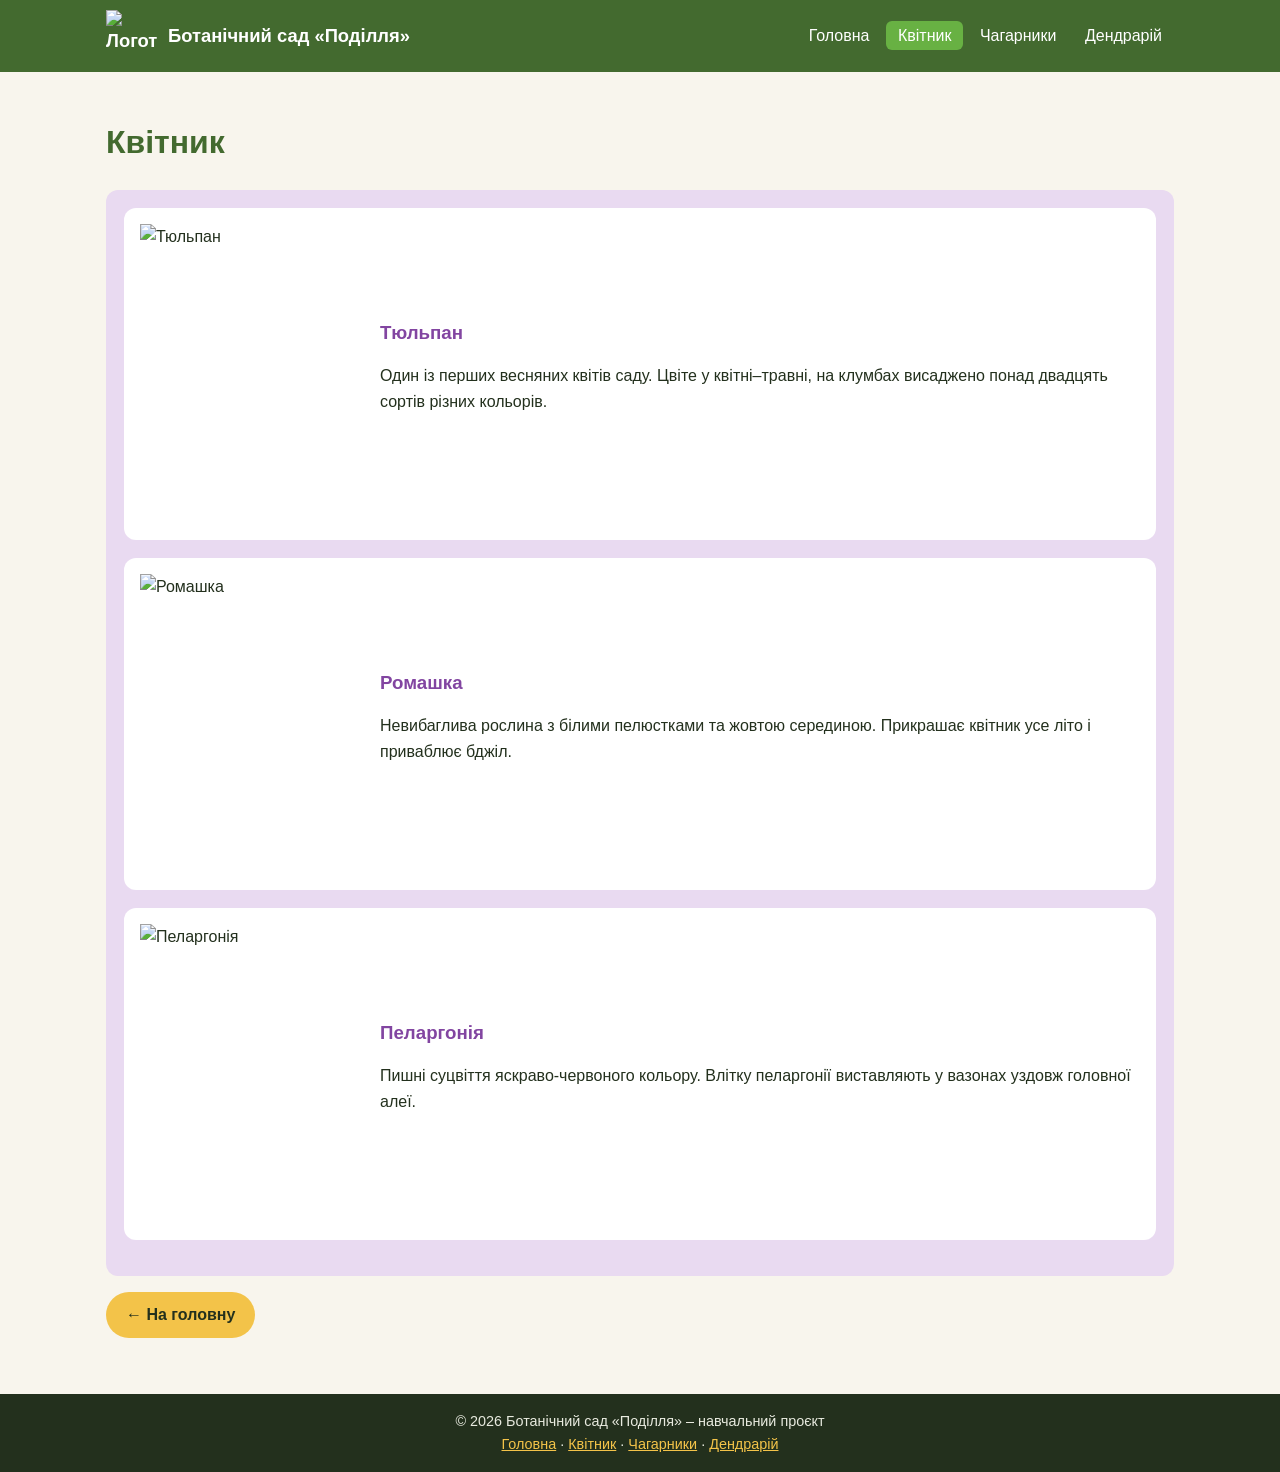
==== flowers.html @ 21581a65 "Add files via upload" ====
<!doctype html>
<html lang="uk">
 <head>
  <meta charset="utf-8" />
  <meta name="viewport" content="width=device-width, initial-scale=1" />
  <title>Квітник – Ботанічний сад «Поділля»</title>
  <link rel="stylesheet" href="styles.css" />
  <link rel="icon" type="image/png" href="images/logo.png" />
 </head>
 <body>
  <header>
   <div class="bar">
    <a class="logo" href="index.html">
     <img src="images/logo.png" width="400" height="400" alt="Логотип саду" />
     Ботанічний сад «Поділля»
    </a>
    <nav>
     <a href="index.html">Головна</a>
     <a href="flowers.html" class="active">Квітник</a>
     <a href="shrubs.html">Чагарники</a>
     <a href="trees.html">Дендрарій</a>
    </nav>
   </div>
  </header>
    <main>
   <h1>Квітник</h1>
   <section class="flowers" style="padding:18px;border-radius:12px">
    <article class="plant">
     <img src="images/tulip.png" width="166" height="480" alt="Тюльпан" />
     <div>
      <h3>Тюльпан</h3>
      <p>Один із перших весняних квітів саду. Цвіте у квітні–травні, на клумбах висаджено понад двадцять сортів різних кольорів.</p>
     </div>
    </article>
    <article class="plant">
     <img src="images/chamomile.png" width="298" height="480" loading="lazy" alt="Ромашка" />
     <div>
      <h3>Ромашка</h3>
      <p>Невибаглива рослина з білими пелюстками та жовтою серединою. Прикрашає квітник усе літо і приваблює бджіл.</p>
     </div>
    </article>
    <article class="plant">
     <img src="images/geranium.png" width="322" height="480" loading="lazy" alt="Пеларгонія" />
     <div>
      <h3>Пеларгонія</h3>
      <p>Пишні суцвіття яскраво-червоного кольору. Влітку пеларгонії виставляють у вазонах уздовж головної алеї.</p>
     </div>
    </article>
   </section>
   <p><a class="btn" href="index.html">← На головну</a></p>
</main>
  <footer>
   <div>© 2026 Ботанічний сад «Поділля» – навчальний проєкт</div>
   <div>
    <a href="index.html">Головна</a> ·
    <a href="flowers.html">Квітник</a> ·
    <a href="shrubs.html">Чагарники</a> ·
    <a href="trees.html">Дендрарій</a>
   </div>
  </footer>
 </body>
</html>
---- styles.css ----
:root {
  --green: #436A2F;
  --green-light: #68B143;
  --violet: #8245A1;
  --yellow: #F3C349;
  --blue: #345EB2;
  --bg: #F8F5ED;
  --text: #23301D;
  --tint-trees: #DDEBD6;
  --tint-flowers: #E9DAF1;
  --tint-shrubs: #F8E8BF;
}
* { box-sizing: border-box; }
body { margin: 0; font-family: "Segoe UI", Arial, sans-serif; background: var(--bg); color: var(--text); line-height: 1.6; }
a { color: var(--blue); }
header { background: var(--green); color: #fff; }
.bar { max-width: 1100px; margin: 0 auto; padding: 10px 16px; display: flex; align-items: center; justify-content: space-between; flex-wrap: wrap; gap: 10px; }
.logo { display: flex; align-items: center; gap: 10px; color: #fff; text-decoration: none; font-weight: 700; font-size: 1.15rem; }
.logo img { width: 52px; height: 52px; }
nav a { color: #fff; text-decoration: none; padding: 6px 12px; border-radius: 6px; }
nav a:hover, nav a.active { background: var(--green-light); }
main { max-width: 1100px; margin: 0 auto; padding: 24px 16px 40px; }
h1, h2 { color: var(--green); }
.hero { display: grid; grid-template-columns: 1.3fr 1fr; gap: 24px; align-items: center; }
.hero picture { justify-self: center; }
.hero img { display: block; width: 100%; max-width: 340px; height: auto; }
.btn { display: inline-block; background: var(--yellow); color: var(--text); font-weight: 700; padding: 10px 20px; border-radius: 24px; text-decoration: none; }
.btn:hover { background: #e9b42c; }
.sections { display: grid; grid-template-columns: repeat(3, 1fr); gap: 18px; margin-top: 16px; }
.card { border-radius: 12px; padding: 18px; text-decoration: none; color: var(--text); }
.card h3 { margin-top: 0; color: var(--violet); }
.flowers { background: var(--tint-flowers); }
.shrubs { background: var(--tint-shrubs); }
.trees { background: var(--tint-trees); }
.gallery { display: grid; grid-template-columns: repeat(3, 1fr); gap: 18px; }
.gallery figure { margin: 0; background: #fff; border-radius: 12px; padding: 12px; }
.gallery img { width: 100%; height: auto; }
figcaption { font-size: 0.95rem; color: #4b5a43; }
.plant { display: grid; grid-template-columns: 220px 1fr; gap: 20px; align-items: center; background: #fff; border-radius: 12px; padding: 16px; margin-bottom: 18px; }
.plant img { width: 100%; height: auto; max-height: 300px; object-fit: contain; }
.plant h3 { margin: 0 0 6px; color: var(--violet); }
.tip { border-left: 6px solid var(--yellow); background: #fff; padding: 12px 16px; border-radius: 6px; margin-top: 24px; }
footer { background: var(--text); color: #e8eadf; text-align: center; padding: 16px; font-size: 0.9rem; }
footer a { color: var(--yellow); }
@media (max-width: 760px) {
  .hero, .sections, .gallery, .plant { grid-template-columns: 1fr; }
}
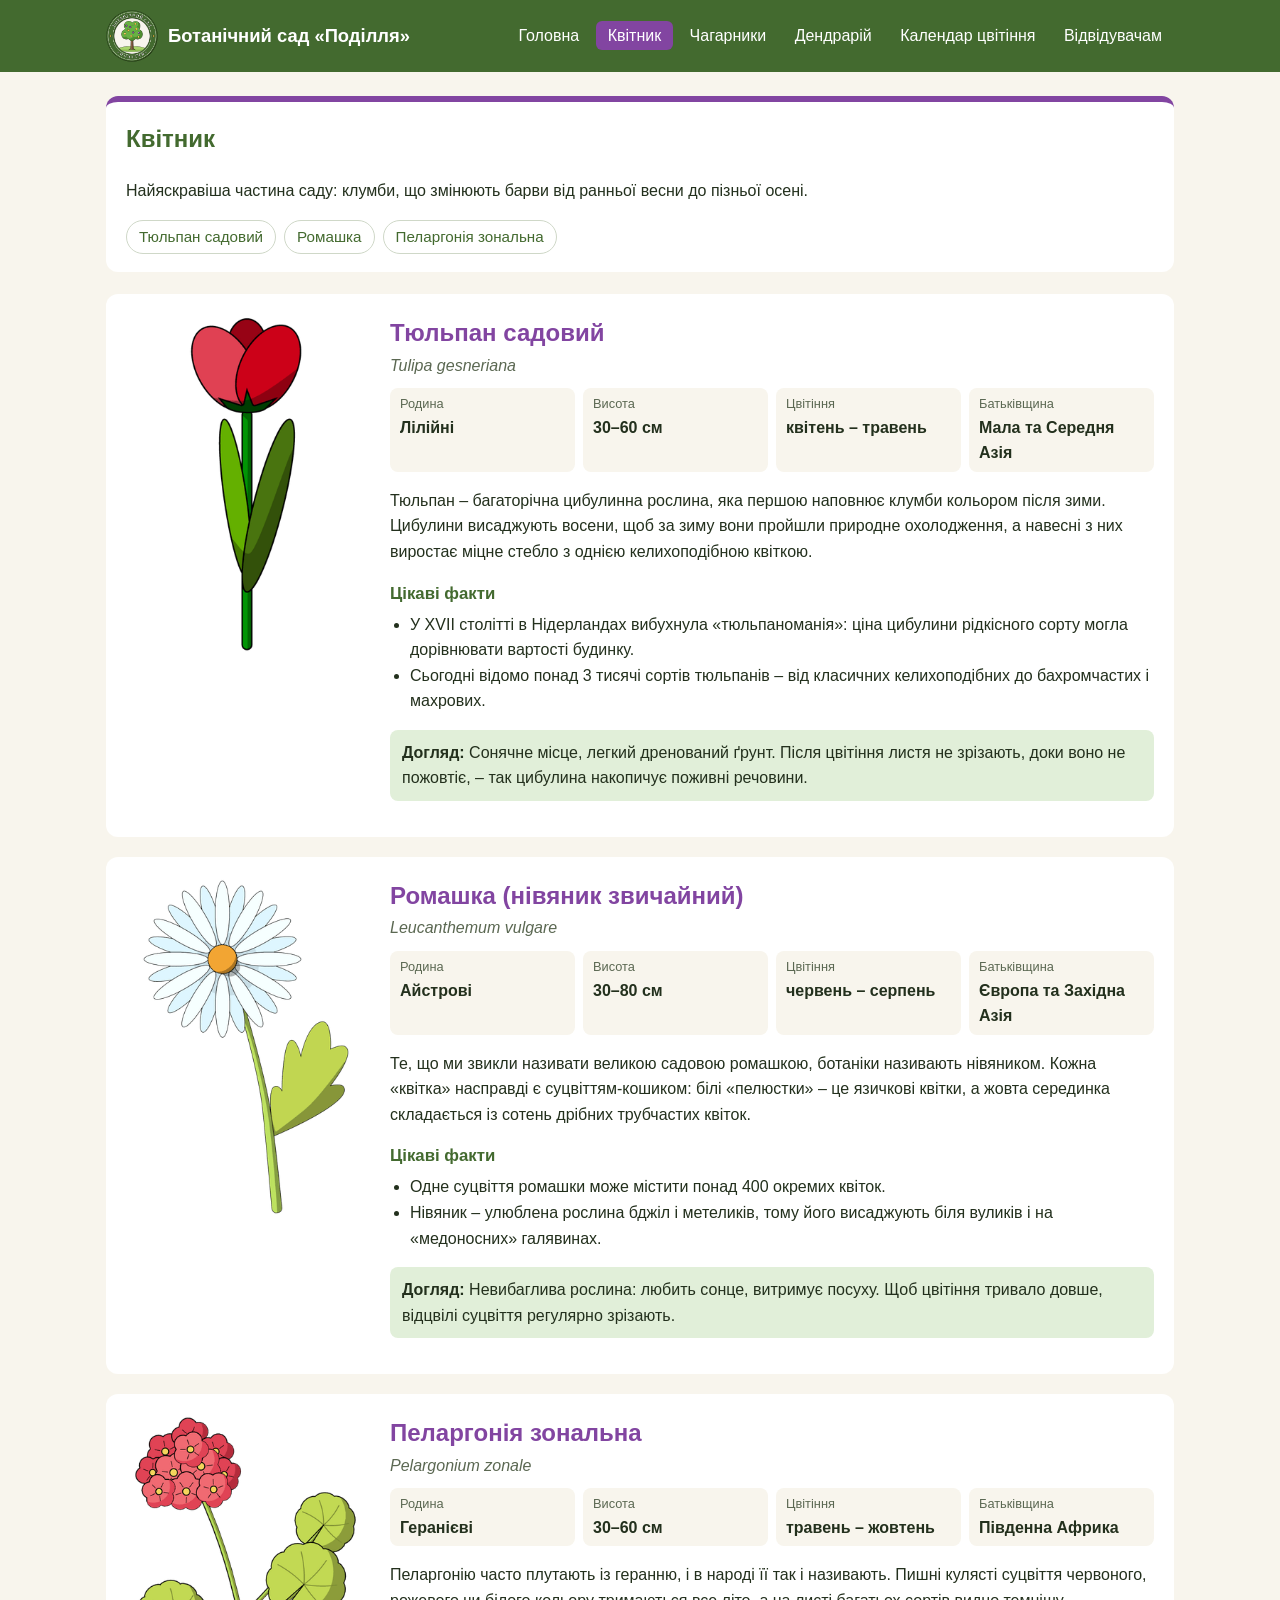
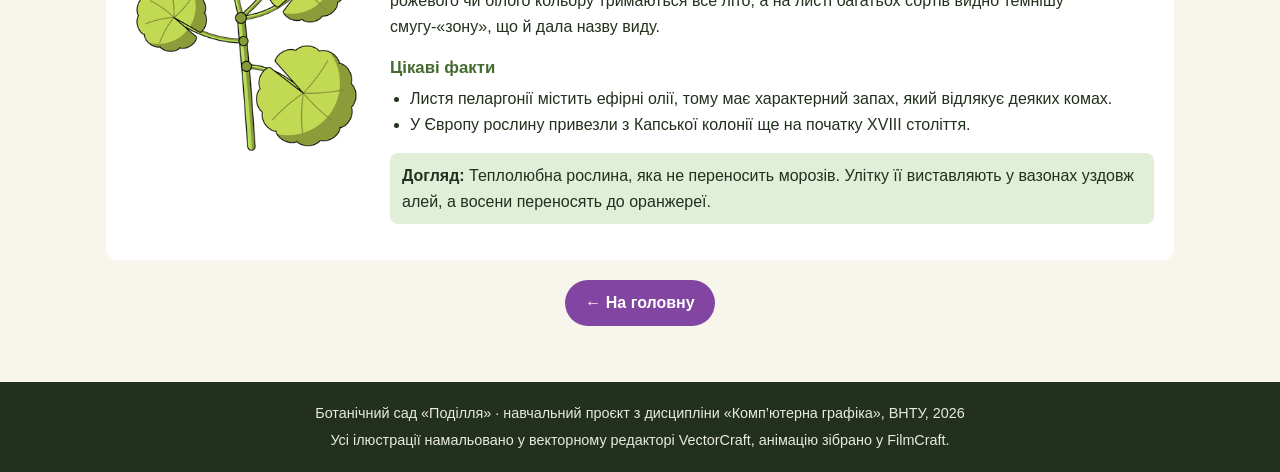
==== commit 6b5e0c48: "Розширений вміст сайту: описи рослин, календар цвітіння, сторінка для відвідувачів Co-Authored-By: C" ====
--- a/flowers.html
+++ b/flowers.html
@@ -3,6 +3,7 @@
  <head>
   <meta charset="utf-8" />
   <meta name="viewport" content="width=device-width, initial-scale=1" />
+  <meta name="description" content="Квітник саду «Поділля»: тюльпан, ромашка, пеларгонія." />
   <title>Квітник – Ботанічний сад «Поділля»</title>
   <link rel="stylesheet" href="styles.css" />
   <link rel="icon" type="image/png" href="images/logo.png" />
@@ -12,51 +13,80 @@
    <div class="bar">
     <a class="logo" href="index.html">
      <img src="images/logo.png" width="400" height="400" alt="Логотип саду" />
-     Ботанічний сад «Поділля»
+     <span>Ботанічний сад «Поділля»</span>
     </a>
     <nav>
      <a href="index.html">Головна</a>
      <a href="flowers.html" class="active">Квітник</a>
      <a href="shrubs.html">Чагарники</a>
      <a href="trees.html">Дендрарій</a>
+     <a href="calendar.html">Календар цвітіння</a>
+     <a href="visit.html">Відвідувачам</a>
     </nav>
    </div>
   </header>
-    <main>
-   <h1>Квітник</h1>
-   <section class="flowers" style="padding:18px;border-radius:12px">
-    <article class="plant">
-     <img src="images/tulip.png" width="166" height="480" alt="Тюльпан" />
-     <div>
-      <h3>Тюльпан</h3>
-      <p>Один із перших весняних квітів саду. Цвіте у квітні–травні, на клумбах висаджено понад двадцять сортів різних кольорів.</p>
-     </div>
-    </article>
-    <article class="plant">
-     <img src="images/chamomile.png" width="298" height="480" loading="lazy" alt="Ромашка" />
-     <div>
-      <h3>Ромашка</h3>
-      <p>Невибаглива рослина з білими пелюстками та жовтою серединою. Прикрашає квітник усе літо і приваблює бджіл.</p>
-     </div>
-    </article>
-    <article class="plant">
-     <img src="images/geranium.png" width="322" height="480" loading="lazy" alt="Пеларгонія" />
-     <div>
-      <h3>Пеларгонія</h3>
-      <p>Пишні суцвіття яскраво-червоного кольору. Влітку пеларгонії виставляють у вазонах уздовж головної алеї.</p>
-     </div>
-    </article>
+  <main>
+   <section class="intro flowers">
+    <h1>Квітник</h1>
+    <p>Найяскравіша частина саду: клумби, що змінюють барви від ранньої весни до пізньої осені.</p>
+    <div class="chips"><a href="#p0">Тюльпан садовий</a><a href="#p1">Ромашка</a><a href="#p2">Пеларгонія зональна</a></div>
    </section>
-   <p><a class="btn" href="index.html">← На головну</a></p>
-</main>
+   <article class="plant" id="p0">
+    <img src="images/tulip.png" width="166" height="480" alt="Тюльпан садовий" />
+    <div>
+     <h2>Тюльпан садовий</h2>
+     <p class="lat">Tulipa gesneriana</p>
+     <dl class="facts">
+      <div><dt>Родина</dt><dd>Лілійні</dd></div>
+      <div><dt>Висота</dt><dd>30–60 см</dd></div>
+      <div><dt>Цвітіння</dt><dd>квітень – травень</dd></div>
+      <div><dt>Батьківщина</dt><dd>Мала та Середня Азія</dd></div>
+     </dl>
+     <p>Тюльпан – багаторічна цибулинна рослина, яка першою наповнює клумби кольором після зими. Цибулини висаджують восени, щоб за зиму вони пройшли природне охолодження, а навесні з них виростає міцне стебло з однією келихоподібною квіткою.</p>
+     <h3>Цікаві факти</h3>
+     <ul><li>У XVII столітті в Нідерландах вибухнула «тюльпаноманія»: ціна цибулини рідкісного сорту могла дорівнювати вартості будинку.</li><li>Сьогодні відомо понад 3 тисячі сортів тюльпанів – від класичних келихоподібних до бахромчастих і махрових.</li></ul>
+     <p class="care"><strong>Догляд:</strong> Сонячне місце, легкий дренований ґрунт. Після цвітіння листя не зрізають, доки воно не пожовтіє, – так цибулина накопичує поживні речовини.</p>
+    </div>
+   </article>
+   <article class="plant" id="p1">
+    <img src="images/chamomile.png" width="298" height="480" loading="lazy" alt="Ромашка (нівяник звичайний)" />
+    <div>
+     <h2>Ромашка (нівяник звичайний)</h2>
+     <p class="lat">Leucanthemum vulgare</p>
+     <dl class="facts">
+      <div><dt>Родина</dt><dd>Айстрові</dd></div>
+      <div><dt>Висота</dt><dd>30–80 см</dd></div>
+      <div><dt>Цвітіння</dt><dd>червень – серпень</dd></div>
+      <div><dt>Батьківщина</dt><dd>Європа та Західна Азія</dd></div>
+     </dl>
+     <p>Те, що ми звикли називати великою садовою ромашкою, ботаніки називають нівяником. Кожна «квітка» насправді є суцвіттям-кошиком: білі «пелюстки» – це язичкові квітки, а жовта серединка складається із сотень дрібних трубчастих квіток.</p>
+     <h3>Цікаві факти</h3>
+     <ul><li>Одне суцвіття ромашки може містити понад 400 окремих квіток.</li><li>Нівяник – улюблена рослина бджіл і метеликів, тому його висаджують біля вуликів і на «медоносних» галявинах.</li></ul>
+     <p class="care"><strong>Догляд:</strong> Невибаглива рослина: любить сонце, витримує посуху. Щоб цвітіння тривало довше, відцвілі суцвіття регулярно зрізають.</p>
+    </div>
+   </article>
+   <article class="plant" id="p2">
+    <img src="images/geranium.png" width="322" height="480" loading="lazy" alt="Пеларгонія зональна" />
+    <div>
+     <h2>Пеларгонія зональна</h2>
+     <p class="lat">Pelargonium zonale</p>
+     <dl class="facts">
+      <div><dt>Родина</dt><dd>Геранієві</dd></div>
+      <div><dt>Висота</dt><dd>30–60 см</dd></div>
+      <div><dt>Цвітіння</dt><dd>травень – жовтень</dd></div>
+      <div><dt>Батьківщина</dt><dd>Південна Африка</dd></div>
+     </dl>
+     <p>Пеларгонію часто плутають із геранню, і в народі її так і називають. Пишні кулясті суцвіття червоного, рожевого чи білого кольору тримаються все літо, а на листі багатьох сортів видно темнішу смугу-«зону», що й дала назву виду.</p>
+     <h3>Цікаві факти</h3>
+     <ul><li>Листя пеларгонії містить ефірні олії, тому має характерний запах, який відлякує деяких комах.</li><li>У Європу рослину привезли з Капської колонії ще на початку XVIII століття.</li></ul>
+     <p class="care"><strong>Догляд:</strong> Теплолюбна рослина, яка не переносить морозів. Улітку її виставляють у вазонах уздовж алей, а восени переносять до оранжереї.</p>
+    </div>
+   </article>
+   <p class="center"><a class="btn" href="index.html">← На головну</a></p>
+  </main>
   <footer>
-   <div>© 2026 Ботанічний сад «Поділля» – навчальний проєкт</div>
-   <div>
-    <a href="index.html">Головна</a> ·
-    <a href="flowers.html">Квітник</a> ·
-    <a href="shrubs.html">Чагарники</a> ·
-    <a href="trees.html">Дендрарій</a>
-   </div>
+   <p>Ботанічний сад «Поділля» · навчальний проєкт з дисципліни «Комп’ютерна графіка», ВНТУ, 2026</p>
+   <p>Усі ілюстрації намальовано у векторному редакторі VectorCraft, анімацію зібрано у FilmCraft.</p>
   </footer>
  </body>
 </html>
--- a/styles.css
+++ b/styles.css
@@ -2,46 +2,97 @@
   --green: #436A2F;
   --green-light: #68B143;
   --violet: #8245A1;
-  --yellow: #F3C349;
-  --blue: #345EB2;
   --bg: #F8F5ED;
   --text: #23301D;
-  --tint-trees: #DDEBD6;
-  --tint-flowers: #E9DAF1;
-  --tint-shrubs: #F8E8BF;
+  --tint-trees: #D6DED1;
+  --tint-flowers: #E6DAEC;
+  --tint-shrubs: #E1EFD9;
 }
 * { box-sizing: border-box; }
 body { margin: 0; font-family: "Segoe UI", Arial, sans-serif; background: var(--bg); color: var(--text); line-height: 1.6; }
-a { color: var(--blue); }
+a { color: var(--violet); }
 header { background: var(--green); color: #fff; }
 .bar { max-width: 1100px; margin: 0 auto; padding: 10px 16px; display: flex; align-items: center; justify-content: space-between; flex-wrap: wrap; gap: 10px; }
 .logo { display: flex; align-items: center; gap: 10px; color: #fff; text-decoration: none; font-weight: 700; font-size: 1.15rem; }
 .logo img { width: 52px; height: 52px; }
 nav a { color: #fff; text-decoration: none; padding: 6px 12px; border-radius: 6px; }
-nav a:hover, nav a.active { background: var(--green-light); }
+nav a:hover, nav a.active { background: var(--violet); }
 main { max-width: 1100px; margin: 0 auto; padding: 24px 16px 40px; }
 h1, h2 { color: var(--green); }
 .hero { display: grid; grid-template-columns: 1.3fr 1fr; gap: 24px; align-items: center; }
 .hero picture { justify-self: center; }
 .hero img { display: block; width: 100%; max-width: 340px; height: auto; }
-.btn { display: inline-block; background: var(--yellow); color: var(--text); font-weight: 700; padding: 10px 20px; border-radius: 24px; text-decoration: none; }
-.btn:hover { background: #e9b42c; }
+.btn { display: inline-block; background: var(--violet); color: #fff; font-weight: 700; padding: 10px 20px; border-radius: 24px; text-decoration: none; }
+.btn:hover { background: #6C3787; }
 .sections { display: grid; grid-template-columns: repeat(3, 1fr); gap: 18px; margin-top: 16px; }
 .card { border-radius: 12px; padding: 18px; text-decoration: none; color: var(--text); }
 .card h3 { margin-top: 0; color: var(--violet); }
-.flowers { background: var(--tint-flowers); }
-.shrubs { background: var(--tint-shrubs); }
-.trees { background: var(--tint-trees); }
+.flowers { background: var(--tint-flowers); border-top: 6px solid var(--violet); }
+.shrubs { background: var(--tint-shrubs); border-top: 6px solid var(--green-light); }
+.trees { background: var(--tint-trees); border-top: 6px solid var(--green); }
 .gallery { display: grid; grid-template-columns: repeat(3, 1fr); gap: 18px; }
 .gallery figure { margin: 0; background: #fff; border-radius: 12px; padding: 12px; }
 .gallery img { width: 100%; height: auto; }
 figcaption { font-size: 0.95rem; color: #4b5a43; }
-.plant { display: grid; grid-template-columns: 220px 1fr; gap: 20px; align-items: center; background: #fff; border-radius: 12px; padding: 16px; margin-bottom: 18px; }
-.plant img { width: 100%; height: auto; max-height: 300px; object-fit: contain; }
-.plant h3 { margin: 0 0 6px; color: var(--violet); }
-.tip { border-left: 6px solid var(--yellow); background: #fff; padding: 12px 16px; border-radius: 6px; margin-top: 24px; }
+.tip { border-left: 6px solid var(--green-light); background: #fff; padding: 12px 16px; border-radius: 6px; margin-top: 24px; }
 footer { background: var(--text); color: #e8eadf; text-align: center; padding: 16px; font-size: 0.9rem; }
-footer a { color: var(--yellow); }
+footer a { color: var(--green-light); }
+
+
+/* ---- shared blocks ---- */
+.center { text-align: center; }
+.intro { border-radius: 12px; padding: 18px 20px; margin-bottom: 22px; background: #fff; }
+.intro h1 { margin-top: 0; }
+.chips { display: flex; flex-wrap: wrap; gap: 8px; }
+.chips a { background: #fff; border: 1px solid #cfd8c8; border-radius: 20px; padding: 4px 12px; text-decoration: none; color: var(--green); font-size: .95rem; }
+.stats { display: grid; grid-template-columns: repeat(4, 1fr); gap: 14px; margin: 28px 0 8px; }
+.stats div { background: #fff; border-radius: 12px; padding: 14px; text-align: center; }
+.stats b { display: block; font-size: 2rem; color: var(--violet); }
+.card img { display: block; height: 120px; width: auto; margin: 0 auto 8px; }
+.seasons, .rules { display: grid; grid-template-columns: repeat(auto-fit, minmax(220px, 1fr)); gap: 14px; }
+.seasons div, .rules div { background: #fff; border-radius: 12px; padding: 14px 16px; border-left: 6px solid var(--green-light); }
+.seasons h3, .rules h3 { margin: 0 0 4px; color: var(--green); }
+.seasons p, .rules p { margin: 0; }
+
+/* ---- plant cards ---- */
+.plant { display: grid; grid-template-columns: 240px 1fr; gap: 24px; align-items: start; background: #fff; border-radius: 12px; padding: 20px; margin-bottom: 20px; scroll-margin-top: 16px; }
+.plant img { width: 100%; height: auto; max-height: 340px; object-fit: contain; }
+.plant h2 { margin: 0; color: var(--violet); }
+.plant h3 { margin: 14px 0 4px; color: var(--green); font-size: 1.05rem; }
+.plant ul { margin: 0; padding-left: 20px; }
+.lat { margin: 0 0 10px; font-style: italic; color: #5b6852; }
+.facts { display: grid; grid-template-columns: repeat(auto-fit, minmax(140px, 1fr)); gap: 8px; margin: 0 0 12px; }
+.facts div { background: var(--bg); border-radius: 8px; padding: 6px 10px; }
+.facts dt { font-size: .8rem; color: #5b6852; }
+.facts dd { margin: 0; font-weight: 600; }
+.care { background: var(--tint-shrubs); border-radius: 8px; padding: 10px 12px; }
+
+/* ---- calendar ---- */
+.table-wrap { overflow-x: auto; background: #fff; border-radius: 12px; padding: 10px; }
+.cal { border-collapse: collapse; width: 100%; min-width: 640px; font-size: .95rem; }
+.cal th, .cal td { border: 1px solid #e3e6dc; padding: 6px; text-align: center; }
+.cal th[scope=row] { text-align: left; white-space: nowrap; }
+.cal th[scope=row] a { color: var(--text); text-decoration: none; }
+.cal td.on.flowers, .sw.flowers { background: var(--violet); }
+.cal td.on.shrubs, .sw.shrubs { background: var(--green-light); }
+.cal td.on.trees, .sw.trees { background: var(--green); }
+.legend { display: flex; align-items: center; gap: 8px; flex-wrap: wrap; }
+.sw { display: inline-block; width: 18px; height: 18px; border-radius: 4px; margin-left: 10px; }
+
+/* ---- visit ---- */
+.route { background: #fff; border-radius: 12px; padding: 16px 16px 16px 40px; }
+.route li { margin-bottom: 8px; }
+.list { background: #fff; border-radius: 12px; padding: 16px 16px 16px 36px; }
+footer p { margin: 4px 0; }
+
+/* ---- phones ---- */
 @media (max-width: 760px) {
   .hero, .sections, .gallery, .plant { grid-template-columns: 1fr; }
+  .stats { grid-template-columns: repeat(2, 1fr); }
+  .plant img { max-height: 240px; }
+  .bar { justify-content: center; }
+  nav { display: flex; flex-wrap: wrap; justify-content: center; gap: 4px; }
+  nav a { padding: 6px 10px; font-size: .95rem; }
+  h1 { font-size: 1.6rem; }
+  .hero picture { order: -1; }
 }
